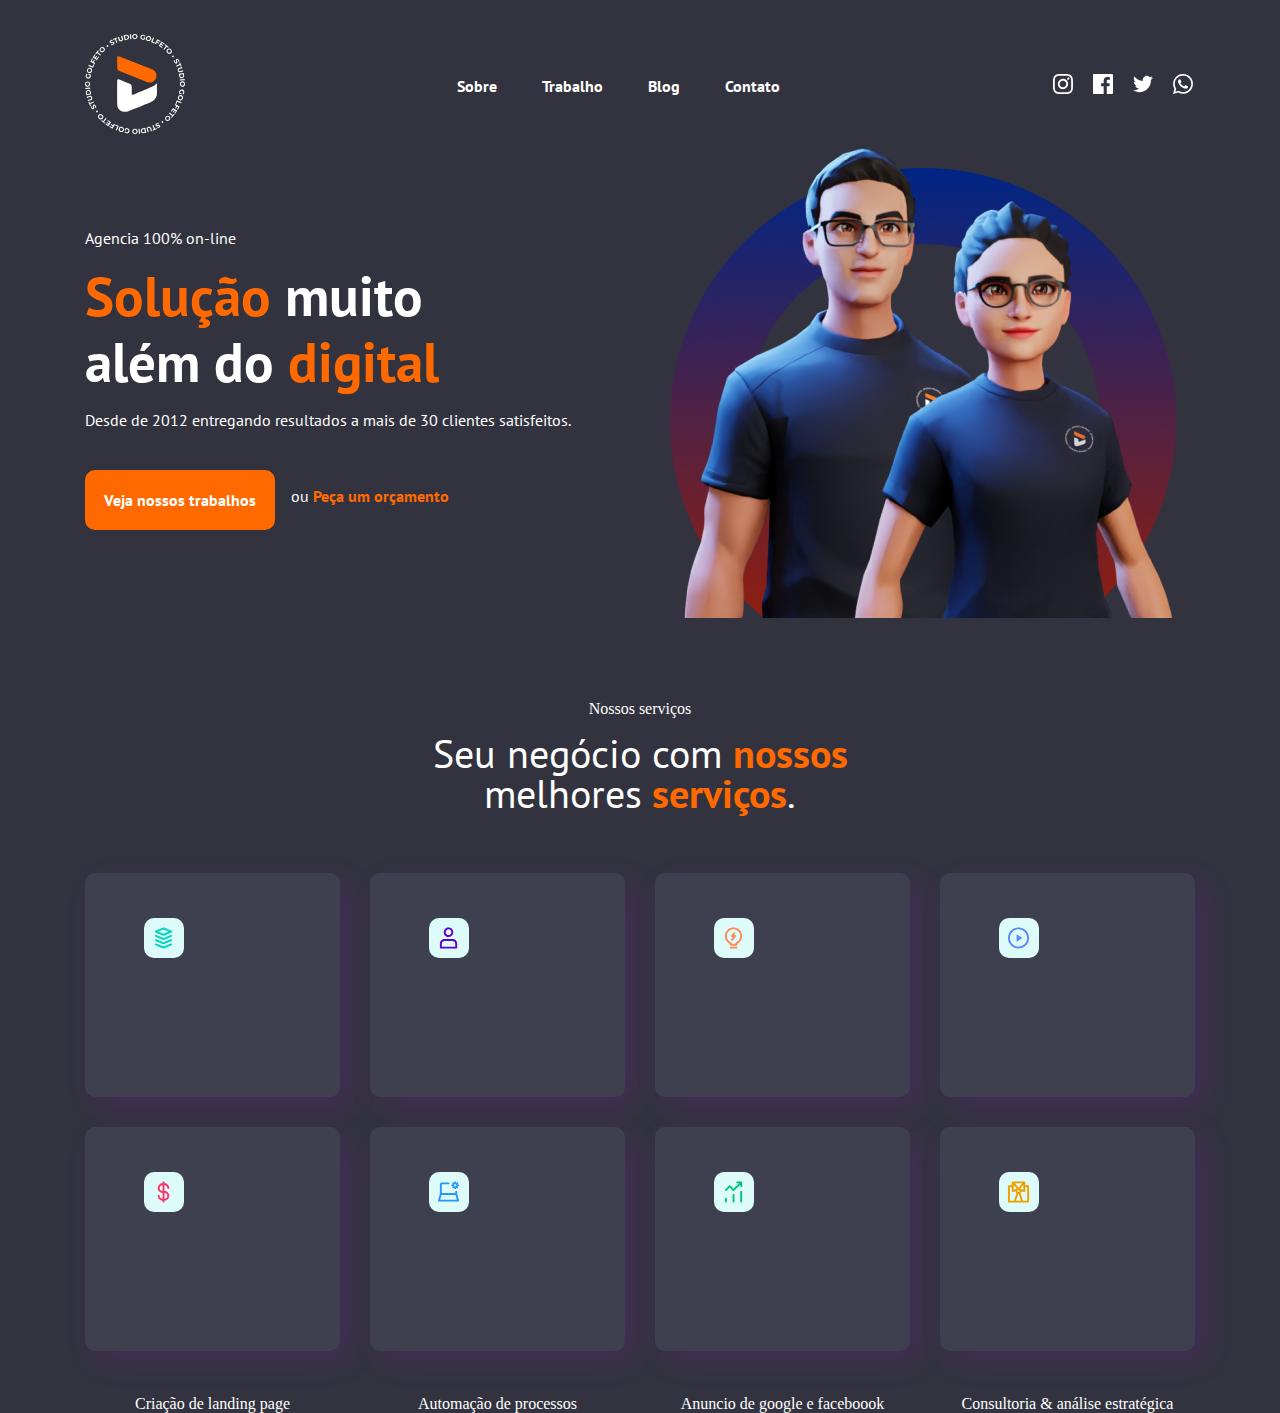
==== index.html @ c9a80110 "adicionando links da sessão de serviços" ====
<!DOCTYPE html>
<html lang="pt-br">

<head>
    <meta charset="UTF-8">
    <meta http-equiv="X-UA-Compatible" content="IE=edge">
    <meta name="viewport" content="width=device-width, initial-scale=1.0">
    <!--****************** A fazer ************************-->
    <!-- <link rel="shortcut icon" href="favicon.ico" type="image/x-icon"> -->
    <meta name="author" content="Murilo e Diogo">
    <meta name="description" content="uma página de produtos e serviços digitais">
    <meta name="robots" content="">
    <!--estudar-->
    <meta property="" content="">
    <!--estudar-->
    <meta name="twitter: title" content="Studio Golfeto">

    <title>Studio Golfeto</title>

    <link rel="stylesheet" href="styles/style.css">

</head>

<body>

    <div class="container color-white pt-sans-bold">

        <div class="header">
            <div class="logo">
                <img src="assets/logo.svg" title="Studio Golfeto" alt="Studio Golfeto">
            </div><!-- logo -->

            <div class="menu font-weight-700">
                <ul>
                    <li><a href="sobre.html">Sobre</a></li>
                    <li><a href="trabalho.html">Trabalho</a></li>
                    <li><a href="blog.html">Blog</a></li>
                    <li><a href="contato.html">Contato</a></li>
                </ul>
            </div><!-- menu -->

            <div class="icons">
                <ul>
                    <li><a href="https://www.instagram.com/"><img src="assets/icon-instagram.svg" alt="Instagram" title="Instagram"></a></li>
                    <li><a href="https://www.facebook.com/"><img src="assets/icon-facebook.svg" alt="Facebook" title="Facebook"></a></li>
                    <li><a href="https://twitter.com/"><img src="assets/icon-twitter.svg" alt="Twitter" title="Twitter"></a></li>
                    <li><a href="https://www.whatsapp.com/"><img src="assets/icon-whatsapp.svg" alt="WhatsApp" title="WhatsApp"></a></li>
                </ul>
            </div><!-- icons -->
        </div><!-- header -->

        <div class="main-home ">
            <div class="main-call">
                <p class="textI">Agencia 100% on-line</p>
                <h1 class="pt-sans-bold font-weight-700 font-55" ><strong class="color-ff6900">Solução</strong> muito além do <strong class="color-ff6900">digital</strong></h1>
                <p class="textII">Desde de 2012 entregando resultados a mais de 30 clientes satisfeitos.</p>
            <div class="ultima_linha">
                <a class="button background-ff6900 font-weight-700" href="trabalho.html">Veja nossos trabalhos</a>
                <p>ou <a class="orcamento" href="orcamento.html"><strong class="color-ff6900">Peça um orçamento</strong></a></p>
            </div><!--ultima linha-->

            </div><!--main-call-->
            
            <div class="casal">
                <img src="assets/lana-rodrigo.png" alt="casal">
            </div><!--casal-->

        </div><!--main-home-->
    </div><!--container-->
    <div class="services">
        <p class="your-services">Nossos serviços</p>
        <p class="chamada">Seu negócio com <strong class="color-ff6900">nossos </strong>melhores<strong class="color-ff6900"> serviços</strong>.</p>
        <ul>
            <li><a href=""><img src="assets/layer.svg" alt=""></a>Desenvolvimento web mobile</li>
            <li><a href=""><img src="assets/profile-2.svg" alt=""></a>Gestão de redes sociais</li>
            <li><a href=""><img src="assets/lightbulb-on.svg" alt=""></a>Design digital e impresso</li>
            <li><a href=""><img src="assets/play-circle.svg" alt=""></a>Criação e edição de vídeo</li>
            <li><a href=""><img src="assets/dollar.svg" alt=""></a>Criação de landing page</li>
            <li><a href=""><img src="assets/laptop-setting.svg" alt=""></a>Automação de processos</li>
            <li><a href=""><img src="assets/statistic-up.svg" alt=""></a>Anuncio de google e faceboook</li>
            <li><a href=""><img src="assets/tuxedo.svg" alt=""></a>Consultoria & análise estratégica</li>
        </ul>
    </div>
</body>

</html>
---- styles/style.css ----
@import url('https://fonts.googleapis.com/css2?family=PT+Sans:wght@400;700&display=swap');

* { margin:0;padding:0;list-style-type: none;text-decoration: none;color:white; }

body { display: flex;justify-content:center;align-items:center;background:#32333E; flex-direction: column;}

.container { width:1110px; }

/* INICIO PADROES DO PROJETO */

.pt-sans-bold { font-family: 'PT Sans', sans-serif; }

.color-white { color:white; }

.font-16 { font-size:16px;line-height:18px; }
.font-55 { font-size:55px;line-height:66px; }

.font-weight-700 { font-weight: 700; }

.color-ff6900 { color: #FF6900; }

.background-ff6900 { background: #FF6900; }

.pb-15 { padding-bottom:15px; }
.pb-40 { padding-bottom:40px; }

.mr-15 { margin-right:15px; }

/* FIM PADROES DO PROJETO */

.header { display: flex;justify-content: space-between;align-items: center;padding:34px 0 0 0; }

.header .icons ul { display:flex; }
.header .icons ul li { margin-right:15px; }
.header .icons ul li:last-child { margin-right:0px; }

.header .menu ul { display:flex; }
.header .menu ul li { margin-right:45px; }
.header .menu ul li:last-child { margin-right:0px }

.main-home { display: flex;justify-content:space-between;align-items:center; }
.main-home .main-call { width: 487px;height: 304px;top: 207 }
.main-home .main-call .title { width:420px; }

h1 {
    margin: 15px 0px;
    width: 369px;
    line-height: 120%;   
}

.ultima_linha {
    display: flex;
    text-align: center;
    margin-top: 40px;
    height: 60px;

}

.button { 
    display:flex;
    align-items:center;
    justify-content: center; 
    border-radius: 10px; 
    width: 190px;
    height: 60px; 
    background-color: #ff6900;
    font-weight: 700;
    font-size: 16px;
    text-align: center;
}

 .ultima_linha p {
    padding: 16px;
}

.main-home .casal {
    width: 504;
    height: 480;
}

.services {
    text-align: center;
    
}

.services p {
    /*height: 113px;*/
    width: 417px;
    margin: auto;
}

.your-services {
    width: 149px;
    height: 18px;
    padding-top: 78px;
}

.services .chamada {
    font-family: PT Sans;
    font-size: 40px;
    font-weight: 400;
    line-height: 40px;

    padding-top: 15px;
    padding-bottom: 60px;
}

.services ul {
    display: grid;
    grid-template-columns: repeat(4, 1fr);
    grid-gap: 30px;
}

.services li {

    width: 255px;
    height: 224px;
    left: 165px;
    top: 851px;

    background: #3E4050;
    box-shadow: 10px 10px 30px rgba(189, 0, 255, 0.13);
    border-radius: 10px;
}

.services li img {
    
    width: 40px;
    height: 40px;
    margin-left: 39px; margin-top: 45px; margin-bottom: 179px; margin-right: 136px;

    background: #DDFBF8;
    border-radius: 10px;
    
    width: 24px;
    height: 24px;
    left: calc(50% - 24px/2 - 496px);
    top: calc(50% - 24px/2 - 1018px);
    padding: 8px;
}
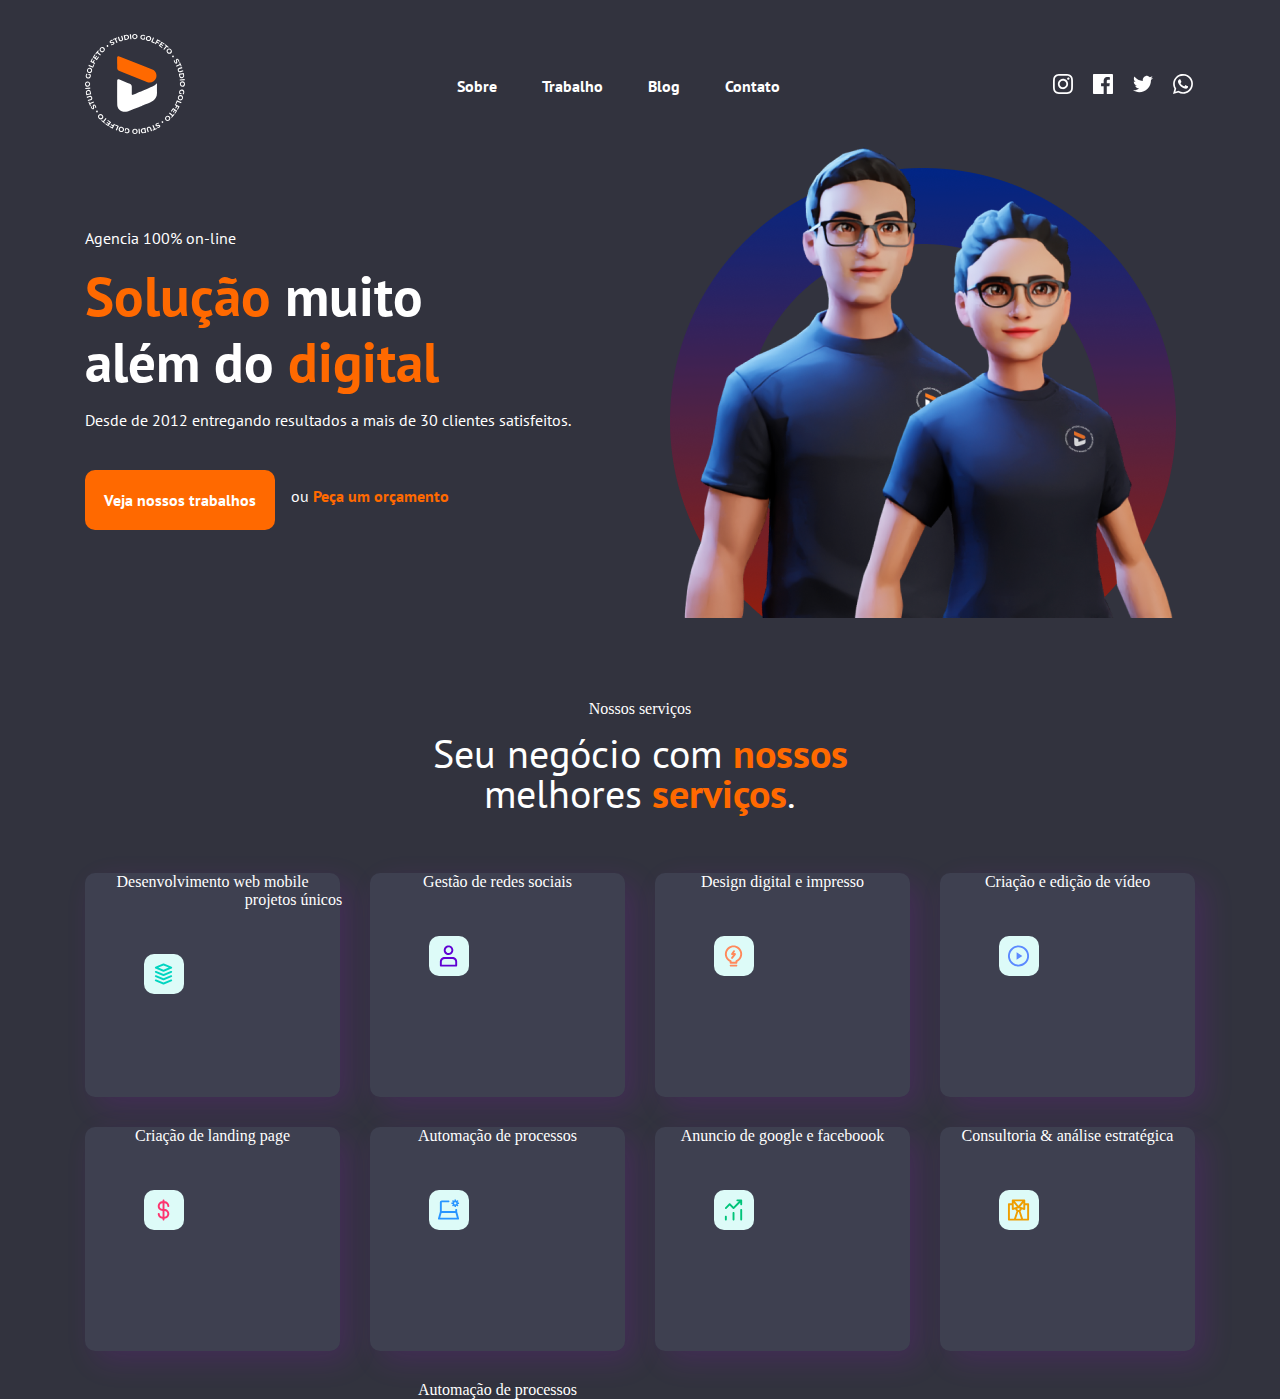
==== commit b963fb0f: "excluindo para refatorar a sessão de serviços" ====
--- a/index.html
+++ b/index.html
@@ -71,14 +71,21 @@
         <p class="your-services">Nossos serviços</p>
         <p class="chamada">Seu negócio com <strong class="color-ff6900">nossos </strong>melhores<strong class="color-ff6900"> serviços</strong>.</p>
         <ul>
-            <li><a href=""><img src="assets/layer.svg" alt=""></a>Desenvolvimento web mobile</li>
-            <li><a href=""><img src="assets/profile-2.svg" alt=""></a>Gestão de redes sociais</li>
-            <li><a href=""><img src="assets/lightbulb-on.svg" alt=""></a>Design digital e impresso</li>
-            <li><a href=""><img src="assets/play-circle.svg" alt=""></a>Criação e edição de vídeo</li>
-            <li><a href=""><img src="assets/dollar.svg" alt=""></a>Criação de landing page</li>
-            <li><a href=""><img src="assets/laptop-setting.svg" alt=""></a>Automação de processos</li>
-            <li><a href=""><img src="assets/statistic-up.svg" alt=""></a>Anuncio de google e faceboook</li>
-            <li><a href=""><img src="assets/tuxedo.svg" alt=""></a>Consultoria & análise estratégica</li>
+            <li>
+                <a href="desenvolvimentowebmobile.html">
+                    <span>Desenvolvimento web mobile</span><!--span = --> 
+                    <p>projetos únicos</p>
+                    <img src="assets/layer.svg" alt="" title="">
+                </a>
+            </li>
+            
+            <li><a href="gestaoredessociais.html">Gestão de redes sociais<img src="assets/profile-2.svg" alt="" title=""></a></li>
+            <li><a href="designdigitalimpresso.html">Design digital e impresso<img src="assets/lightbulb-on.svg" alt="" title=""></a></li>
+            <li><a href="criacaoedicaodevideo.html">Criação e edição de vídeo<img src="assets/play-circle.svg" alt="" title=""></a></li>
+            <li><a href="criacaolandingpage.html">Criação de landing page<img src="assets/dollar.svg" alt="" title=""></a></li>
+            <li><a href="automacaodeprocessos.html">Automação de processos<img src="assets/laptop-setting.svg" alt="" title=""></a>Automação de processos</li>
+            <li><a href="anunciogooglefacebook.html">Anuncio de google e faceboook<img src="assets/statistic-up.svg" alt="" title=""></a></li>
+            <li><a href="consultoriaanaliseestrategica.html">Consultoria & análise estratégica<img src="assets/tuxedo.svg" alt="" title=""></a></li>
         </ul>
     </div>
 </body>
--- a/styles/style.css
+++ b/styles/style.css
@@ -125,16 +125,18 @@
 
 .services li img {
     
-    width: 40px;
-    height: 40px;
-    margin-left: 39px; margin-top: 45px; margin-bottom: 179px; margin-right: 136px;
+    margin-left: 39px; margin-top: 45px; margin-bottom: 147px; margin-right: 136px;
 
     background: #DDFBF8;
     border-radius: 10px;
     
     width: 24px;
     height: 24px;
-    left: calc(50% - 24px/2 - 496px);
-    top: calc(50% - 24px/2 - 1018px);
+    /*left: calc(50% - 24px/2 - 496px);
+    top: calc(50% - 24px/2 - 1018px);*/
     padding: 8px;
+}
+
+.services li a {
+    top: 959px;
 }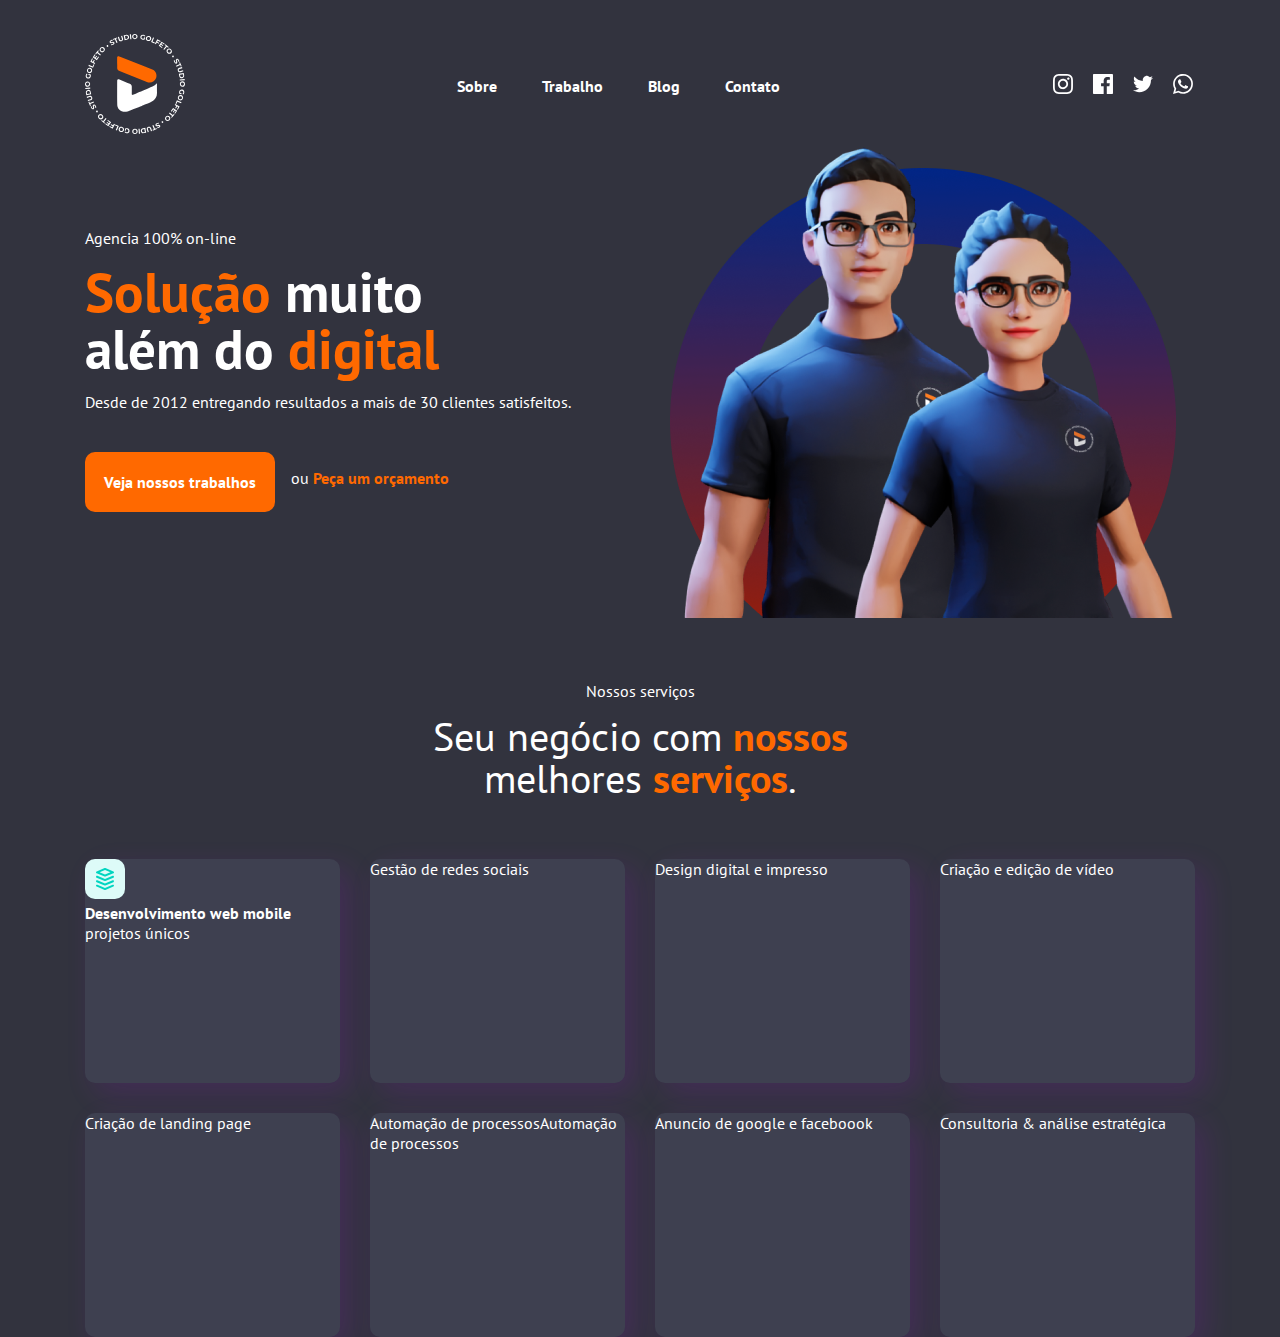
==== commit f9141d91: "Icons and title service" ====
--- a/index.html
+++ b/index.html
@@ -21,9 +21,9 @@
 
 </head>
 
-<body>
+<body class="color-white pt-sans-bold">
 
-    <div class="container color-white pt-sans-bold">
+    <div class="container">
 
         <div class="header">
             <div class="logo">
@@ -49,16 +49,15 @@
             </div><!-- icons -->
         </div><!-- header -->
 
-        <div class="main-home ">
+        <div class="main-home">
             <div class="main-call">
                 <p class="textI">Agencia 100% on-line</p>
-                <h1 class="pt-sans-bold font-weight-700 font-55" ><strong class="color-ff6900">Solução</strong> muito além do <strong class="color-ff6900">digital</strong></h1>
+                <h1 class="pt-sans-bold font-weight-700 font-55 title"><span class="color-ff6900">Solução</span> muito além do <span class="color-ff6900">digital</span></h1>
                 <p class="textII">Desde de 2012 entregando resultados a mais de 30 clientes satisfeitos.</p>
-            <div class="ultima_linha">
-                <a class="button background-ff6900 font-weight-700" href="trabalho.html">Veja nossos trabalhos</a>
-                <p>ou <a class="orcamento" href="orcamento.html"><strong class="color-ff6900">Peça um orçamento</strong></a></p>
-            </div><!--ultima linha-->
-
+                <div class="ultima_linha">
+                    <a class="button background-ff6900 font-weight-700" href="trabalho.html">Veja nossos trabalhos</a>
+                    <p>ou <a class="orcamento" href="orcamento.html"><strong class="color-ff6900">Peça um orçamento</strong></a></p>
+                </div><!--ultima linha-->
             </div><!--main-call-->
             
             <div class="casal">
@@ -67,15 +66,21 @@
 
         </div><!--main-home-->
     </div><!--container-->
-    <div class="services">
-        <p class="your-services">Nossos serviços</p>
-        <p class="chamada">Seu negócio com <strong class="color-ff6900">nossos </strong>melhores<strong class="color-ff6900"> serviços</strong>.</p>
-        <ul>
+    
+    
+    <div class="services pt-60">
+        
+        <div class="title-subtitle">
+            <h3 class="font-16 font-weight-400 pb-15">Nossos serviços</h3>
+            <p class="font-40">Seu negócio com <strong class="color-ff6900">nossos</strong> melhores <strong class="color-ff6900">serviços</strong>.</p>
+        </div>        
+        
+        <ul class="itens">
             <li>
                 <a href="desenvolvimentowebmobile.html">
-                    <span>Desenvolvimento web mobile</span><!--span = --> 
+                    <img src="assets/icon-service-dev-web-mobile.svg" alt="Desenvolvimento web mobile" title="Desenvolvimento web mobile">
+                    <h4>Desenvolvimento web mobile</h4>
                     <p>projetos únicos</p>
-                    <img src="assets/layer.svg" alt="" title="">
                 </a>
             </li>
             
@@ -88,6 +93,7 @@
             <li><a href="consultoriaanaliseestrategica.html">Consultoria & análise estratégica<img src="assets/tuxedo.svg" alt="" title=""></a></li>
         </ul>
     </div>
+
 </body>
 
 </html>--- a/styles/style.css
+++ b/styles/style.css
@@ -13,8 +13,10 @@
 .color-white { color:white; }
 
 .font-16 { font-size:16px;line-height:18px; }
-.font-55 { font-size:55px;line-height:66px; }
+.font-40 { font-size:40px;line-height:42px; }
+.font-55 { font-size:55px;line-height:57px; }
 
+.font-weight-400 { font-weight: 400; }
 .font-weight-700 { font-weight: 700; }
 
 .color-ff6900 { color: #FF6900; }
@@ -23,6 +25,7 @@
 
 .pb-15 { padding-bottom:15px; }
 .pb-40 { padding-bottom:40px; }
+.pt-60 { padding-top:60px; }
 
 .mr-15 { margin-right:15px; }
 
@@ -40,90 +43,20 @@
 
 .main-home { display: flex;justify-content:space-between;align-items:center; }
 .main-home .main-call { width: 487px;height: 304px;top: 207 }
-.main-home .main-call .title { width:420px; }
+.main-home .main-call .title { margin: 15px 0px;width:369px; }
+.main-home .main-call .ultima_linha { display: flex;text-align: center;margin-top: 40px;height: 60px; }
+.main-home .main-call .ultima_linha .button { display:flex;align-items:center;justify-content: center; border-radius: 10px; width: 190px;height: 60px; background-color: #ff6900;font-weight: 700;font-size: 16px;text-align: center; }
+.main-home .main-call .ultima_linha p { padding: 16px; }
+.main-home .casal { width: 504;height: 480; }
 
-h1 {
-    margin: 15px 0px;
-    width: 369px;
-    line-height: 120%;   
-}
 
-.ultima_linha {
-    display: flex;
-    text-align: center;
-    margin-top: 40px;
-    height: 60px;
 
-}
+.services .title-subtitle { text-align:center;width:417px;margin:0 auto 60px; }
 
-.button { 
-    display:flex;
-    align-items:center;
-    justify-content: center; 
-    border-radius: 10px; 
-    width: 190px;
-    height: 60px; 
-    background-color: #ff6900;
-    font-weight: 700;
-    font-size: 16px;
-    text-align: center;
-}
+.services ul.itens { display: grid;grid-template-columns: repeat(4,1fr);grid-gap: 30px; }
+.services ul.itens li { width: 255px;height: 224px;background: #3E4050;box-shadow: 10px 10px 30px rgba(189, 0, 255, 0.13);border-radius: 10px; }
 
- .ultima_linha p {
-    padding: 16px;
-}
-
-.main-home .casal {
-    width: 504;
-    height: 480;
-}
-
-.services {
-    text-align: center;
-    
-}
-
-.services p {
-    /*height: 113px;*/
-    width: 417px;
-    margin: auto;
-}
-
-.your-services {
-    width: 149px;
-    height: 18px;
-    padding-top: 78px;
-}
-
-.services .chamada {
-    font-family: PT Sans;
-    font-size: 40px;
-    font-weight: 400;
-    line-height: 40px;
-
-    padding-top: 15px;
-    padding-bottom: 60px;
-}
-
-.services ul {
-    display: grid;
-    grid-template-columns: repeat(4, 1fr);
-    grid-gap: 30px;
-}
-
-.services li {
-
-    width: 255px;
-    height: 224px;
-    left: 165px;
-    top: 851px;
-
-    background: #3E4050;
-    box-shadow: 10px 10px 30px rgba(189, 0, 255, 0.13);
-    border-radius: 10px;
-}
-
-.services li img {
+/* .services li img {
     
     margin-left: 39px; margin-top: 45px; margin-bottom: 147px; margin-right: 136px;
 
@@ -132,11 +65,9 @@
     
     width: 24px;
     height: 24px;
-    /*left: calc(50% - 24px/2 - 496px);
-    top: calc(50% - 24px/2 - 1018px);*/
     padding: 8px;
 }
 
 .services li a {
     top: 959px;
-}+}  */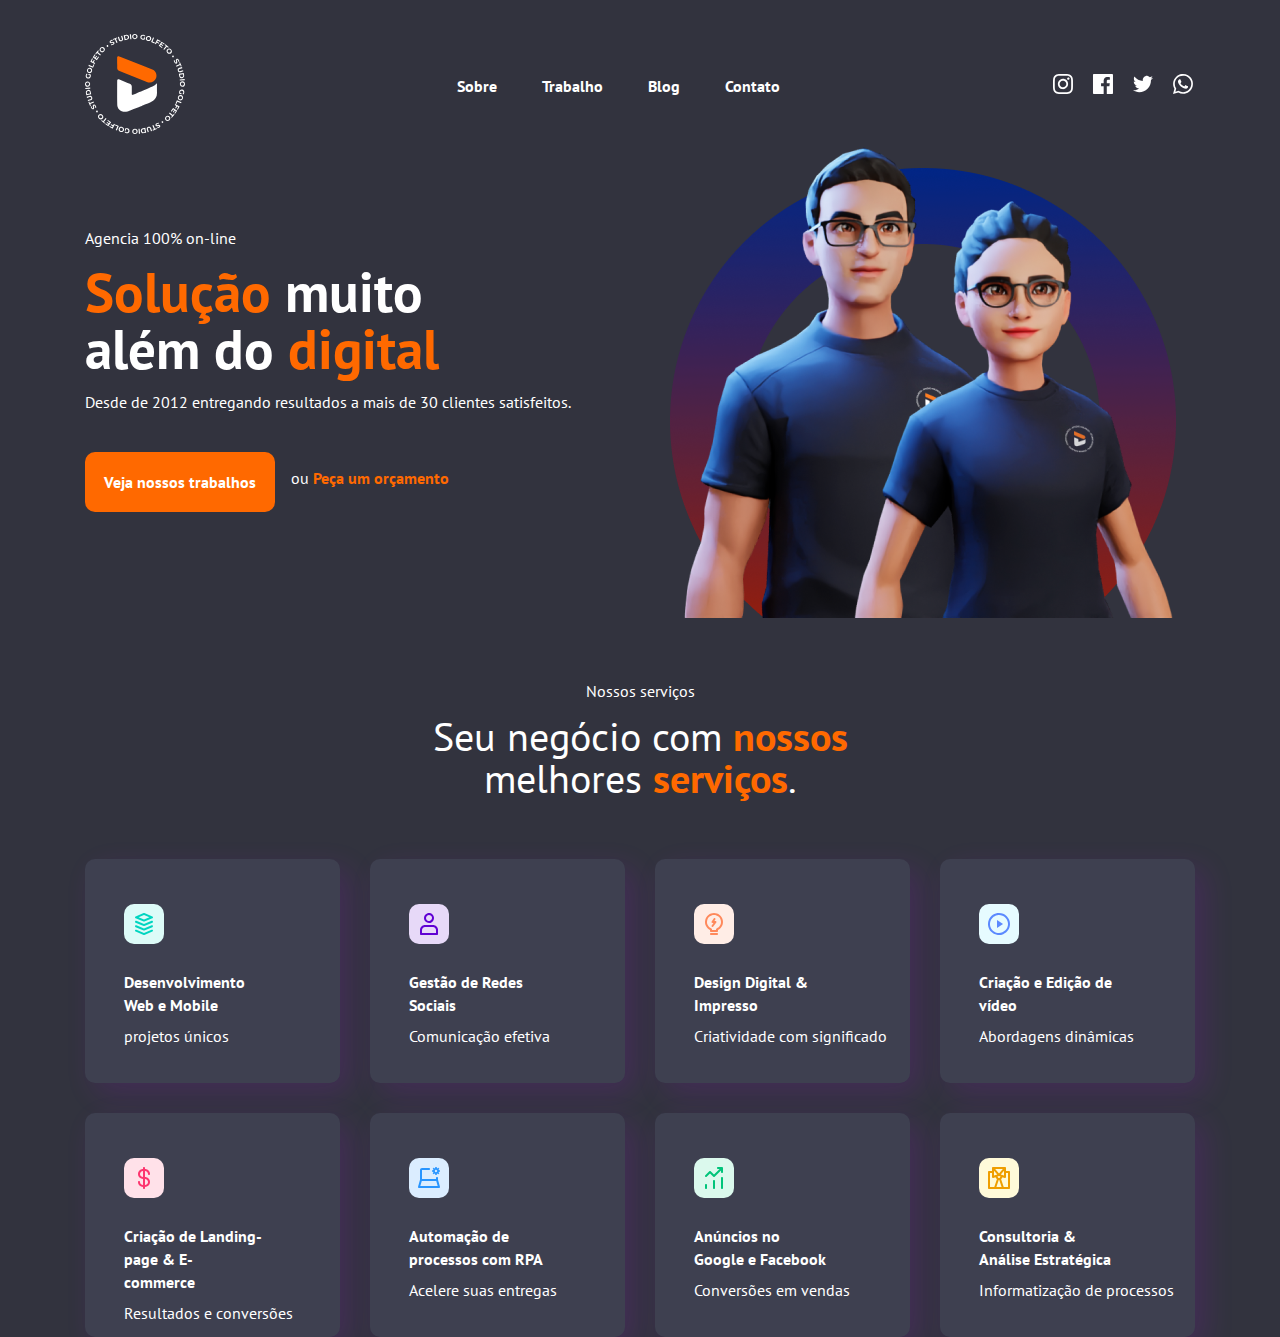
==== commit faa53d39: "inserindo configurações de estilo na div de serviços" ====
--- a/index.html
+++ b/index.html
@@ -67,7 +67,6 @@
         </div><!--main-home-->
     </div><!--container-->
     
-    
     <div class="services pt-60">
         
         <div class="title-subtitle">
@@ -79,18 +78,66 @@
             <li>
                 <a href="desenvolvimentowebmobile.html">
                     <img src="assets/icon-service-dev-web-mobile.svg" alt="Desenvolvimento web mobile" title="Desenvolvimento web mobile">
-                    <h4>Desenvolvimento web mobile</h4>
+                    <h4>Desenvolvimento Web e Mobile</h4>
                     <p>projetos únicos</p>
                 </a>
             </li>
             
-            <li><a href="gestaoredessociais.html">Gestão de redes sociais<img src="assets/profile-2.svg" alt="" title=""></a></li>
-            <li><a href="designdigitalimpresso.html">Design digital e impresso<img src="assets/lightbulb-on.svg" alt="" title=""></a></li>
-            <li><a href="criacaoedicaodevideo.html">Criação e edição de vídeo<img src="assets/play-circle.svg" alt="" title=""></a></li>
-            <li><a href="criacaolandingpage.html">Criação de landing page<img src="assets/dollar.svg" alt="" title=""></a></li>
-            <li><a href="automacaodeprocessos.html">Automação de processos<img src="assets/laptop-setting.svg" alt="" title=""></a>Automação de processos</li>
-            <li><a href="anunciogooglefacebook.html">Anuncio de google e faceboook<img src="assets/statistic-up.svg" alt="" title=""></a></li>
-            <li><a href="consultoriaanaliseestrategica.html">Consultoria & análise estratégica<img src="assets/tuxedo.svg" alt="" title=""></a></li>
+            <li>
+                <a href="gestaoredessociais.html">
+                    <img src="assets/icon-service-social-media.svg" alt="Gestão de redes sociais" title="Gestão de redes sociais">
+                    <h4>Gestão de Redes Sociais</h4>
+                    <p>Comunicação efetiva</p>
+                </a>
+            </li>
+            
+            <li>
+                <a href="designdigitalimpresso.html">
+                    <img src="assets/icon-service-design.svg" alt="Design digital & impresso" title="Design digital & impresso">
+                    <h4>Design Digital & Impresso</h4>
+                    <p>Criatividade com significado</p>
+                </a>
+            </li>
+
+            <li>
+                <a href="criacaoedicaodevideo.html">
+                    <img src="assets/icon-service-video.svg" alt="Criação e edição de vídeo" title="Criação e edição de vídeo">
+                    <h4>Criação e Edição de vídeo</h4>
+                    <p>Abordagens dinâmicas</p>
+                </a>
+            </li>
+
+            <li>
+                <a href="criacaolandingpage.html">
+                    <img src="assets/icon-service-landing-page.svg" alt="Criação de Landing-page" title="Criação de Landing-page">
+                    <h4>Criação de Landing-page & E-commerce</h4>
+                    <p>Resultados e conversões</p>
+                </a>
+            </li>
+
+            <li>
+                <a href="automacaodeprocessos.html">
+                    <img src="assets/icon-service-rpa.svg" alt="Automação de processos com RPA" title="Automação de processos com RPA">
+                    <h4>Automação de processos com RPA</h4>
+                    <p>Acelere suas entregas</p>
+                </a>
+            </li>
+
+            <li>
+                <a href="anunciogooglefacebook.html">
+                    <img src="assets/icon-service-ads.svg" alt="Anúncios no Google e Facebook" title="Anúncios no Google e Facebook">
+                    <h4>Anúncios no Google e Facebook</h4>
+                    <p>Conversões em vendas</p>
+                </a>
+            </li>
+
+            <li>
+                <a href="consultoriaanaliseestrategica.html">
+                    <img src="assets/icon-service-consultancy.svg" alt="Consultoria & análise estratégica" title="Consultoria & análise estratégica">
+                    <h4>Consultoria & Análise Estratégica</h4>
+                    <p>Informatização de processos</p>
+                </a>
+            </li>
         </ul>
     </div>
 
--- a/styles/style.css
+++ b/styles/style.css
@@ -49,25 +49,10 @@
 .main-home .main-call .ultima_linha p { padding: 16px; }
 .main-home .casal { width: 504;height: 480; }
 
-
-
 .services .title-subtitle { text-align:center;width:417px;margin:0 auto 60px; }
 
 .services ul.itens { display: grid;grid-template-columns: repeat(4,1fr);grid-gap: 30px; }
 .services ul.itens li { width: 255px;height: 224px;background: #3E4050;box-shadow: 10px 10px 30px rgba(189, 0, 255, 0.13);border-radius: 10px; }
-
-/* .services li img {
-    
-    margin-left: 39px; margin-top: 45px; margin-bottom: 147px; margin-right: 136px;
-
-    background: #DDFBF8;
-    border-radius: 10px;
-    
-    width: 24px;
-    height: 24px;
-    padding: 8px;
-}
-
-.services li a {
-    top: 959px;
-}  */+.services ul.itens li a img { margin-top: 45px; margin-left: 39px; }
+.services ul.itens li a h4 { width: 139px; margin-left: 39px; line-height: 23px; padding-top: 23px;}
+.services ul.itens li a p { padding-top: 9px; margin-left: 39px; margin-bottom: 44px;}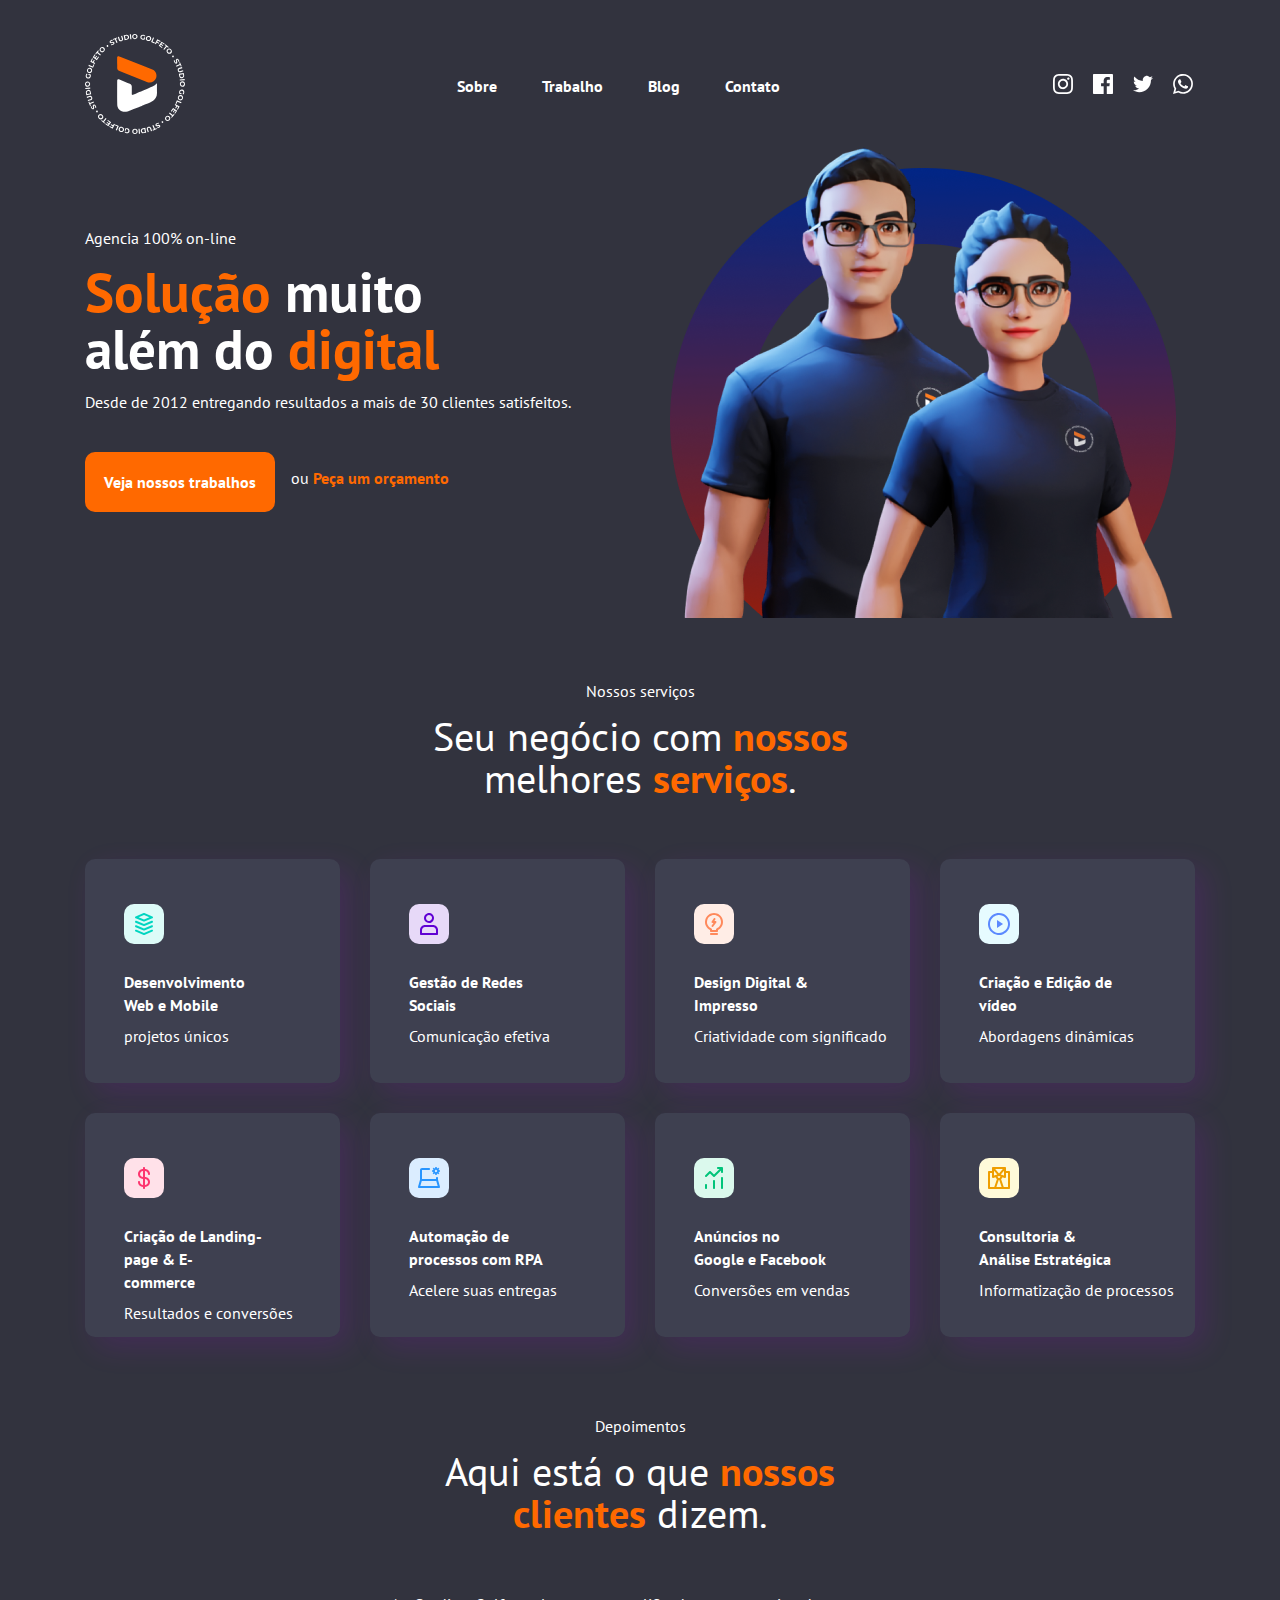
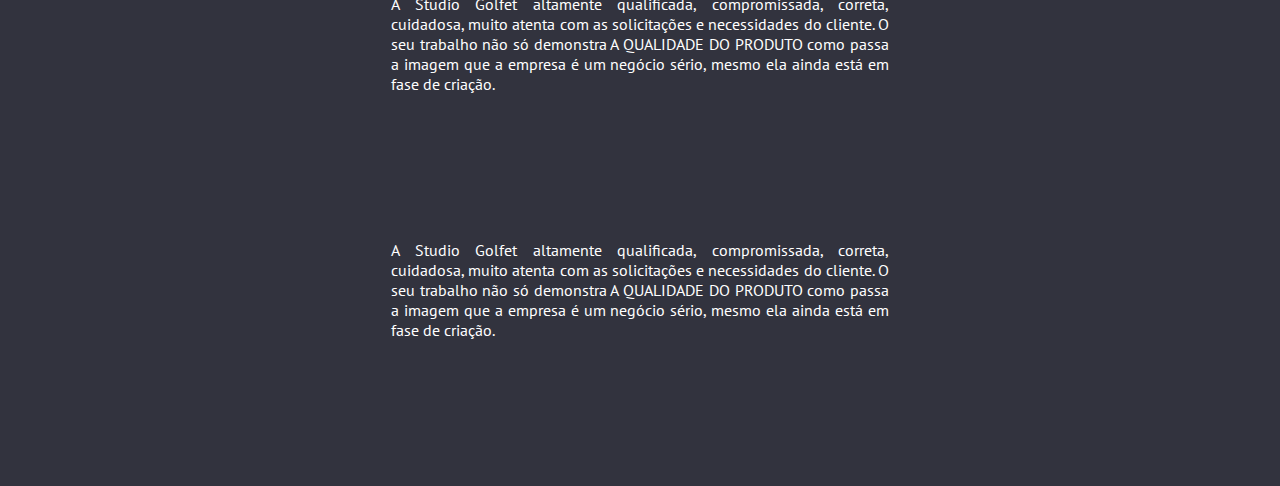
==== commit 99f38e02: "adicionando primeiros elementos da sessão 'depoimentos'" ====
--- a/index.html
+++ b/index.html
@@ -141,6 +141,27 @@
         </ul>
     </div>
 
+    <div class="depoimentos pt-60">
+        <div class="title-subtitle-depoimentos">
+            <h3 class="font-16 font-weight-400 pb-15" >Depoimentos</h3>
+            <p class="font-40">Aqui está o que <strong class="color-ff6900">nossos clientes</strong> dizem.</p> 
+        </div>
+
+        <div>
+            <ul>
+                <li>
+                    <p class="box-comment">A Studio Golfet altamente qualificada, compromissada, correta, cuidadosa, muito atenta com as solicitações e necessidades do cliente. O seu trabalho não só demonstra A QUALIDADE DO PRODUTO como passa a imagem que a empresa é um negócio sério, mesmo ela ainda está em fase de criação. </p>
+                    <img src="" alt="">
+                    <p></p>
+                </li>    
+                <li>
+                    <p class="box-comment">A Studio Golfet altamente qualificada, compromissada, correta, cuidadosa, muito atenta com as solicitações e necessidades do cliente. O seu trabalho não só demonstra A QUALIDADE DO PRODUTO como passa a imagem que a empresa é um negócio sério, mesmo ela ainda está em fase de criação. </p>
+                    <img src="" alt="">
+                    <p></p>
+                </li>
+            </ul>    
+        </div>
+    </div>
 </body>
 
 </html>--- a/styles/style.css
+++ b/styles/style.css
@@ -29,6 +29,8 @@
 
 .mr-15 { margin-right:15px; }
 
+/*.box-comment { display: flex; justify-content: space-around; height: 226px; width: 498px; left: 184px; top: 1652px; }
+*/
 /* FIM PADROES DO PROJETO */
 
 .header { display: flex;justify-content: space-between;align-items: center;padding:34px 0 0 0; }
@@ -41,7 +43,7 @@
 .header .menu ul li { margin-right:45px; }
 .header .menu ul li:last-child { margin-right:0px }
 
-.main-home { display: flex;justify-content:space-between;align-items:center; }
+.main-home { display: flex; justify-content:space-between; align-items:center; }
 .main-home .main-call { width: 487px;height: 304px;top: 207 }
 .main-home .main-call .title { margin: 15px 0px;width:369px; }
 .main-home .main-call .ultima_linha { display: flex;text-align: center;margin-top: 40px;height: 60px; }
@@ -49,10 +51,20 @@
 .main-home .main-call .ultima_linha p { padding: 16px; }
 .main-home .casal { width: 504;height: 480; }
 
-.services .title-subtitle { text-align:center;width:417px;margin:0 auto 60px; }
+.services .title-subtitle { text-align:center; width:417px;margin:0 auto 60px; }
 
 .services ul.itens { display: grid;grid-template-columns: repeat(4,1fr);grid-gap: 30px; }
 .services ul.itens li { width: 255px;height: 224px;background: #3E4050;box-shadow: 10px 10px 30px rgba(189, 0, 255, 0.13);border-radius: 10px; }
 .services ul.itens li a img { margin-top: 45px; margin-left: 39px; }
 .services ul.itens li a h4 { width: 139px; margin-left: 39px; line-height: 23px; padding-top: 23px;}
-.services ul.itens li a p { padding-top: 9px; margin-left: 39px; margin-bottom: 44px;}+.services ul.itens li a p { padding-top: 9px; margin-left: 39px; margin-bottom: 44px;}
+
+.depoimentos .title-subtitle-depoimentos { text-align:center; width:417px; margin:0 auto 60px; padding-top: 20px;}
+
+.depoimentos ul .box-comment {display: flex; justify-content: space-around; height: 226px; width: 498px; left: 184px; top: 1652px; text-align: justify;}
+
+
+.depoimentos ul li .box-comment p {display: flex;
+
+}
+
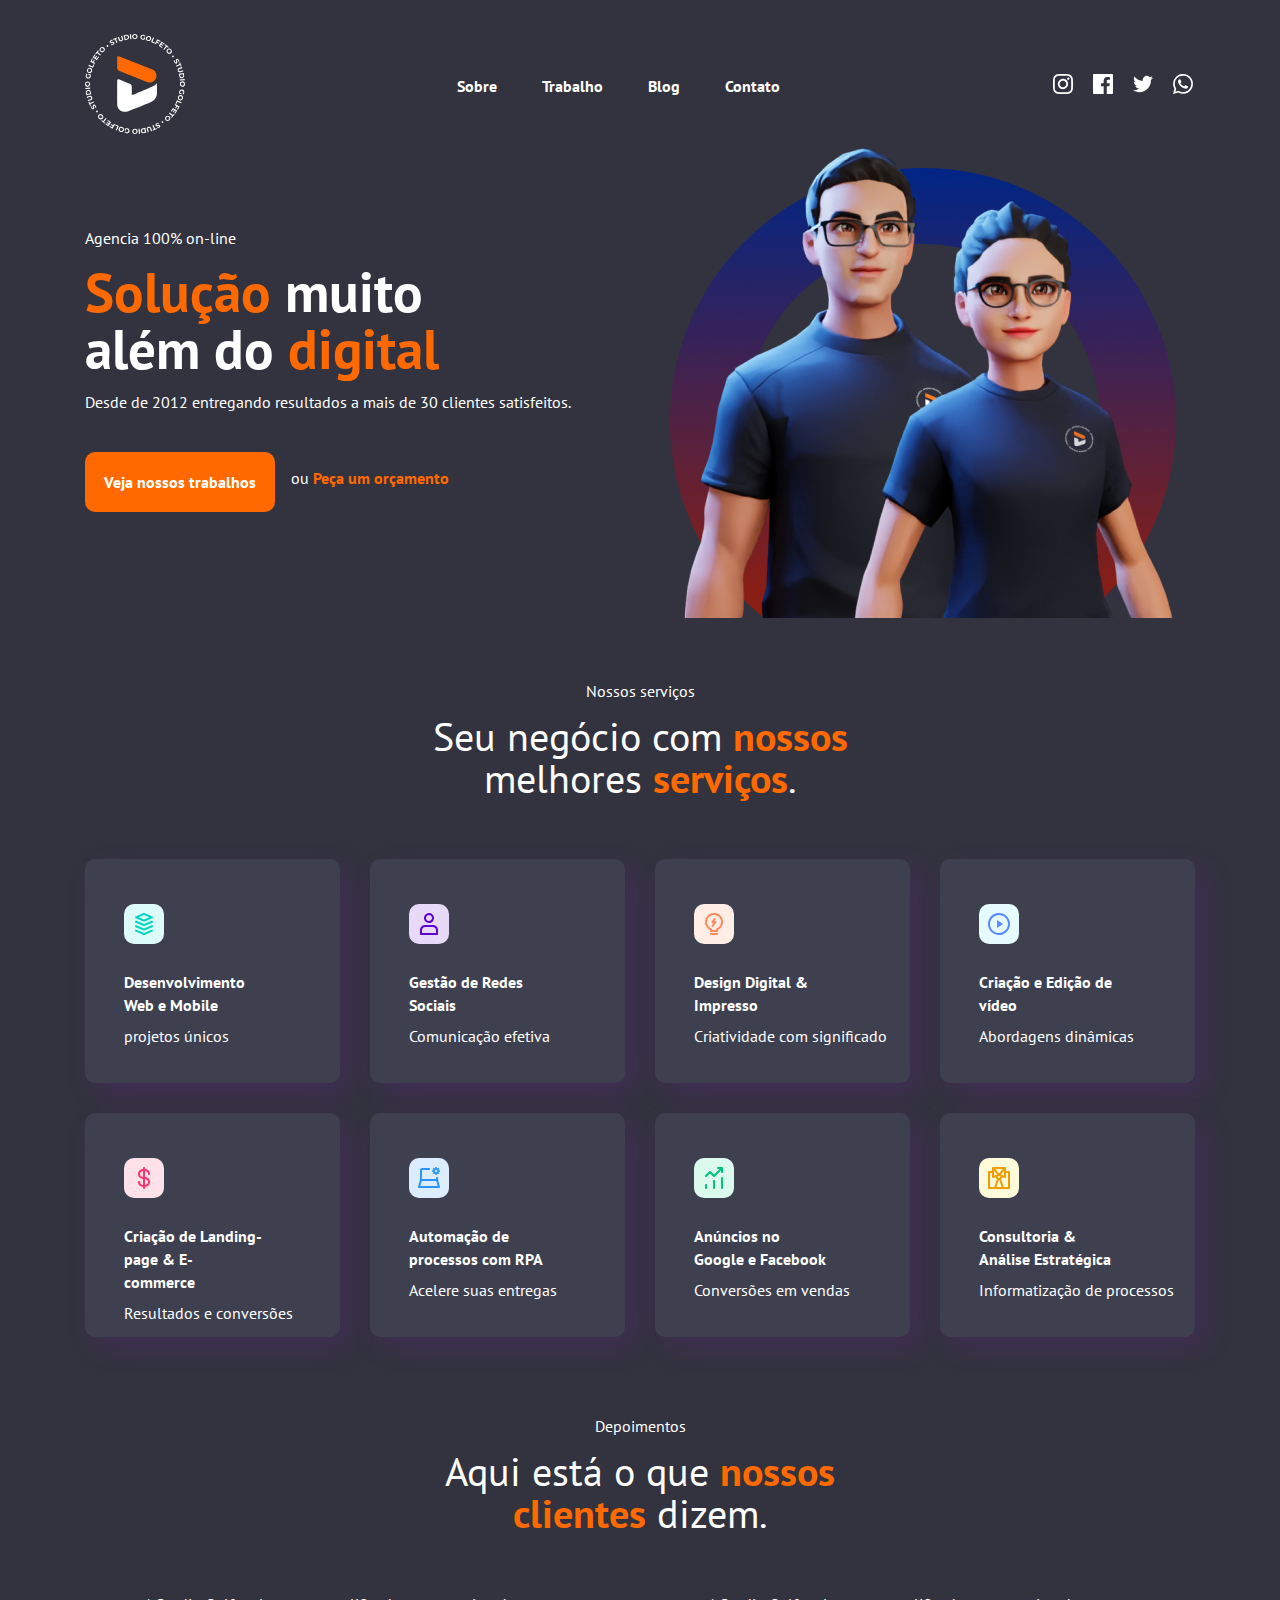
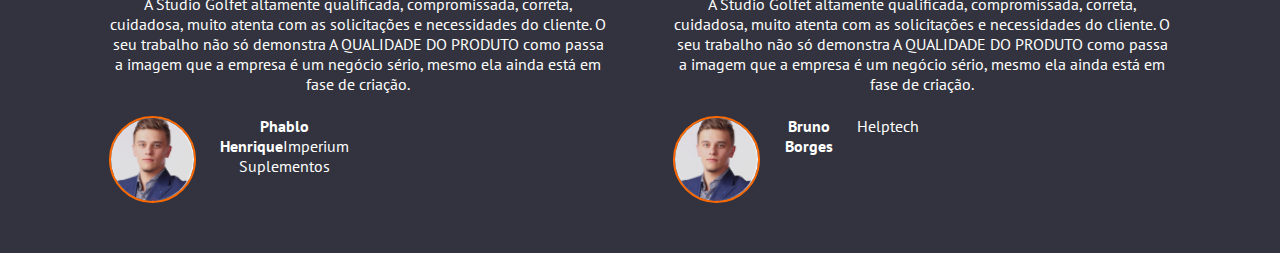
==== commit ba9d9c49: "adicionando elementos à div 'depoimentos'" ====
--- a/index.html
+++ b/index.html
@@ -147,17 +147,23 @@
             <p class="font-40">Aqui está o que <strong class="color-ff6900">nossos clientes</strong> dizem.</p> 
         </div>
 
-        <div>
+        <div class="comments">
             <ul>
                 <li>
                     <p class="box-comment">A Studio Golfet altamente qualificada, compromissada, correta, cuidadosa, muito atenta com as solicitações e necessidades do cliente. O seu trabalho não só demonstra A QUALIDADE DO PRODUTO como passa a imagem que a empresa é um negócio sério, mesmo ela ainda está em fase de criação. </p>
-                    <img src="" alt="">
-                    <p></p>
+                    <div class="description">    
+                        <img class="perfil" src="assets/perfil.jpg" alt="foto de perfil">
+                        <p class="nome-e-empresa"><strong class = " name font-weight-700">Phablo Henrique</strong>Imperium Suplementos</p><br>
+                    </div>
+                    
                 </li>    
                 <li>
                     <p class="box-comment">A Studio Golfet altamente qualificada, compromissada, correta, cuidadosa, muito atenta com as solicitações e necessidades do cliente. O seu trabalho não só demonstra A QUALIDADE DO PRODUTO como passa a imagem que a empresa é um negócio sério, mesmo ela ainda está em fase de criação. </p>
-                    <img src="" alt="">
-                    <p></p>
+                    <div class="description">    
+                        <img img class="perfil" src="assets/perfil.jpg" alt="foto de perfil">
+                        <p class="name font-weight-700"><strong>Bruno Borges</strong></p><br>
+                        <p class=" nome-e-mpresa">Helptech</p>
+                    </div>
                 </li>
             </ul>    
         </div>
--- a/styles/style.css
+++ b/styles/style.css
@@ -29,8 +29,6 @@
 
 .mr-15 { margin-right:15px; }
 
-/*.box-comment { display: flex; justify-content: space-around; height: 226px; width: 498px; left: 184px; top: 1652px; }
-*/
 /* FIM PADROES DO PROJETO */
 
 .header { display: flex;justify-content: space-between;align-items: center;padding:34px 0 0 0; }
@@ -59,12 +57,14 @@
 .services ul.itens li a h4 { width: 139px; margin-left: 39px; line-height: 23px; padding-top: 23px;}
 .services ul.itens li a p { padding-top: 9px; margin-left: 39px; margin-bottom: 44px;}
 
+.depoimentos {margin: 0 auto; height: 456px; }
 .depoimentos .title-subtitle-depoimentos { text-align:center; width:417px; margin:0 auto 60px; padding-top: 20px;}
 
-.depoimentos ul .box-comment {display: flex; justify-content: space-around; height: 226px; width: 498px; left: 184px; top: 1652px; text-align: justify;}
+.depoimentos ul {display: flex; }
+.depoimentos ul li { margin: 0 33px; height: 226px; width: 498px; }
+.depoimentos ul li p { text-align: center; width: 498px;}
 
-
-.depoimentos ul li .box-comment p {display: flex;
-
-}
-
+.depoimentos ul li .description {display: flex; width: 254px; height: 79px; margin-top: 22px;}
+.depoimentos ul li .description img.perfil {margin-right: 10px; width: 83px; height: 83px; border-radius: 100%; border: 2px solid #FF6900;}
+.depoimentos ul li .description .name-e-empresa { width: 150px; height: 18px; padding-top: 15px; padding-right: 45px; text-align: left; text-transform: uppercase; font-size: 18px;}
+.depoimentos ul li .description .empresa { width: 160px; text-align: left;}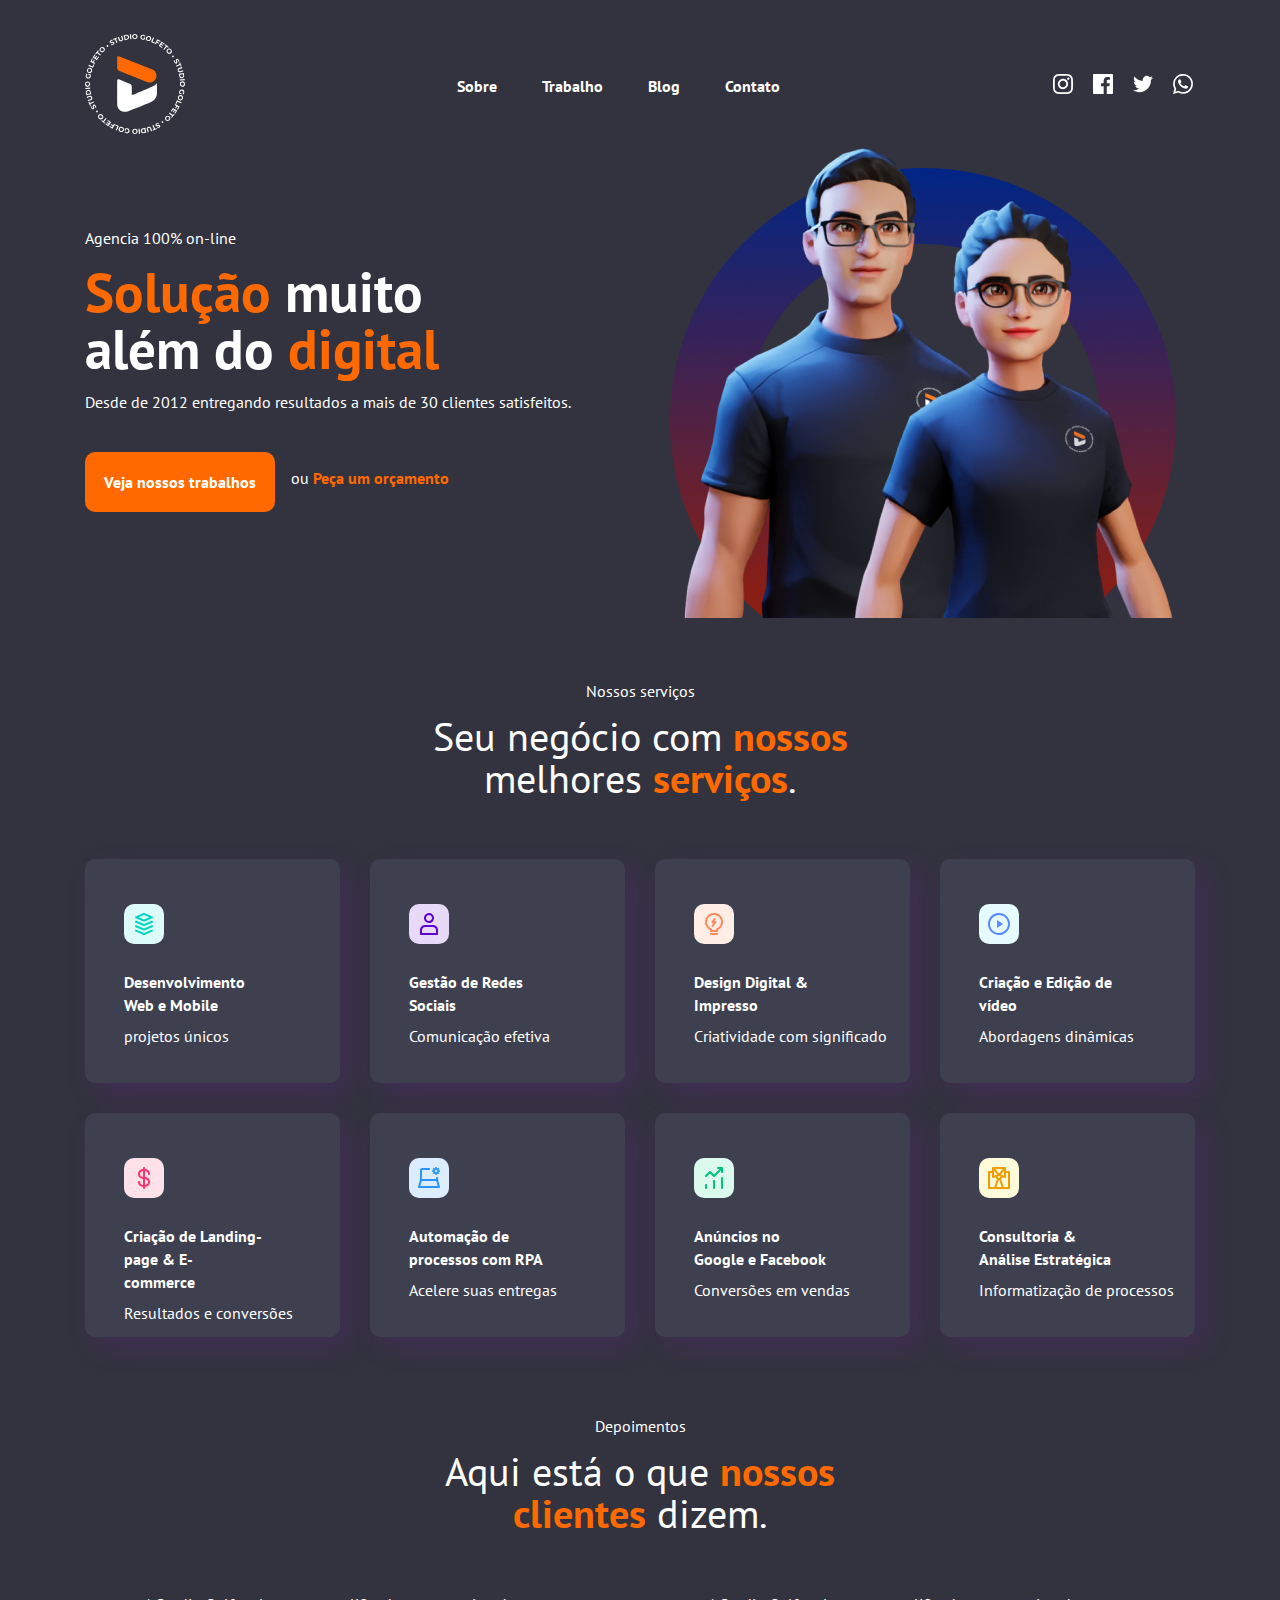
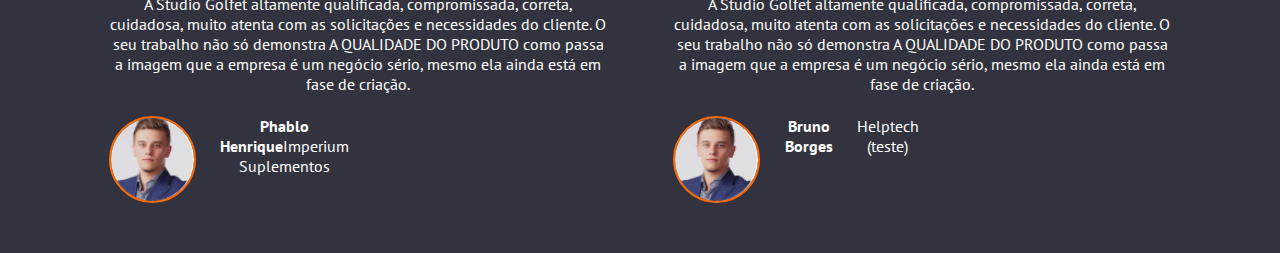
==== commit 9dd56270: "testando conectividade" ====
--- a/index.html
+++ b/index.html
@@ -162,7 +162,7 @@
                     <div class="description">    
                         <img img class="perfil" src="assets/perfil.jpg" alt="foto de perfil">
                         <p class="name font-weight-700"><strong>Bruno Borges</strong></p><br>
-                        <p class=" nome-e-mpresa">Helptech</p>
+                        <p class=" nome-e-mpresa">Helptech (teste)</p>
                     </div>
                 </li>
             </ul>    
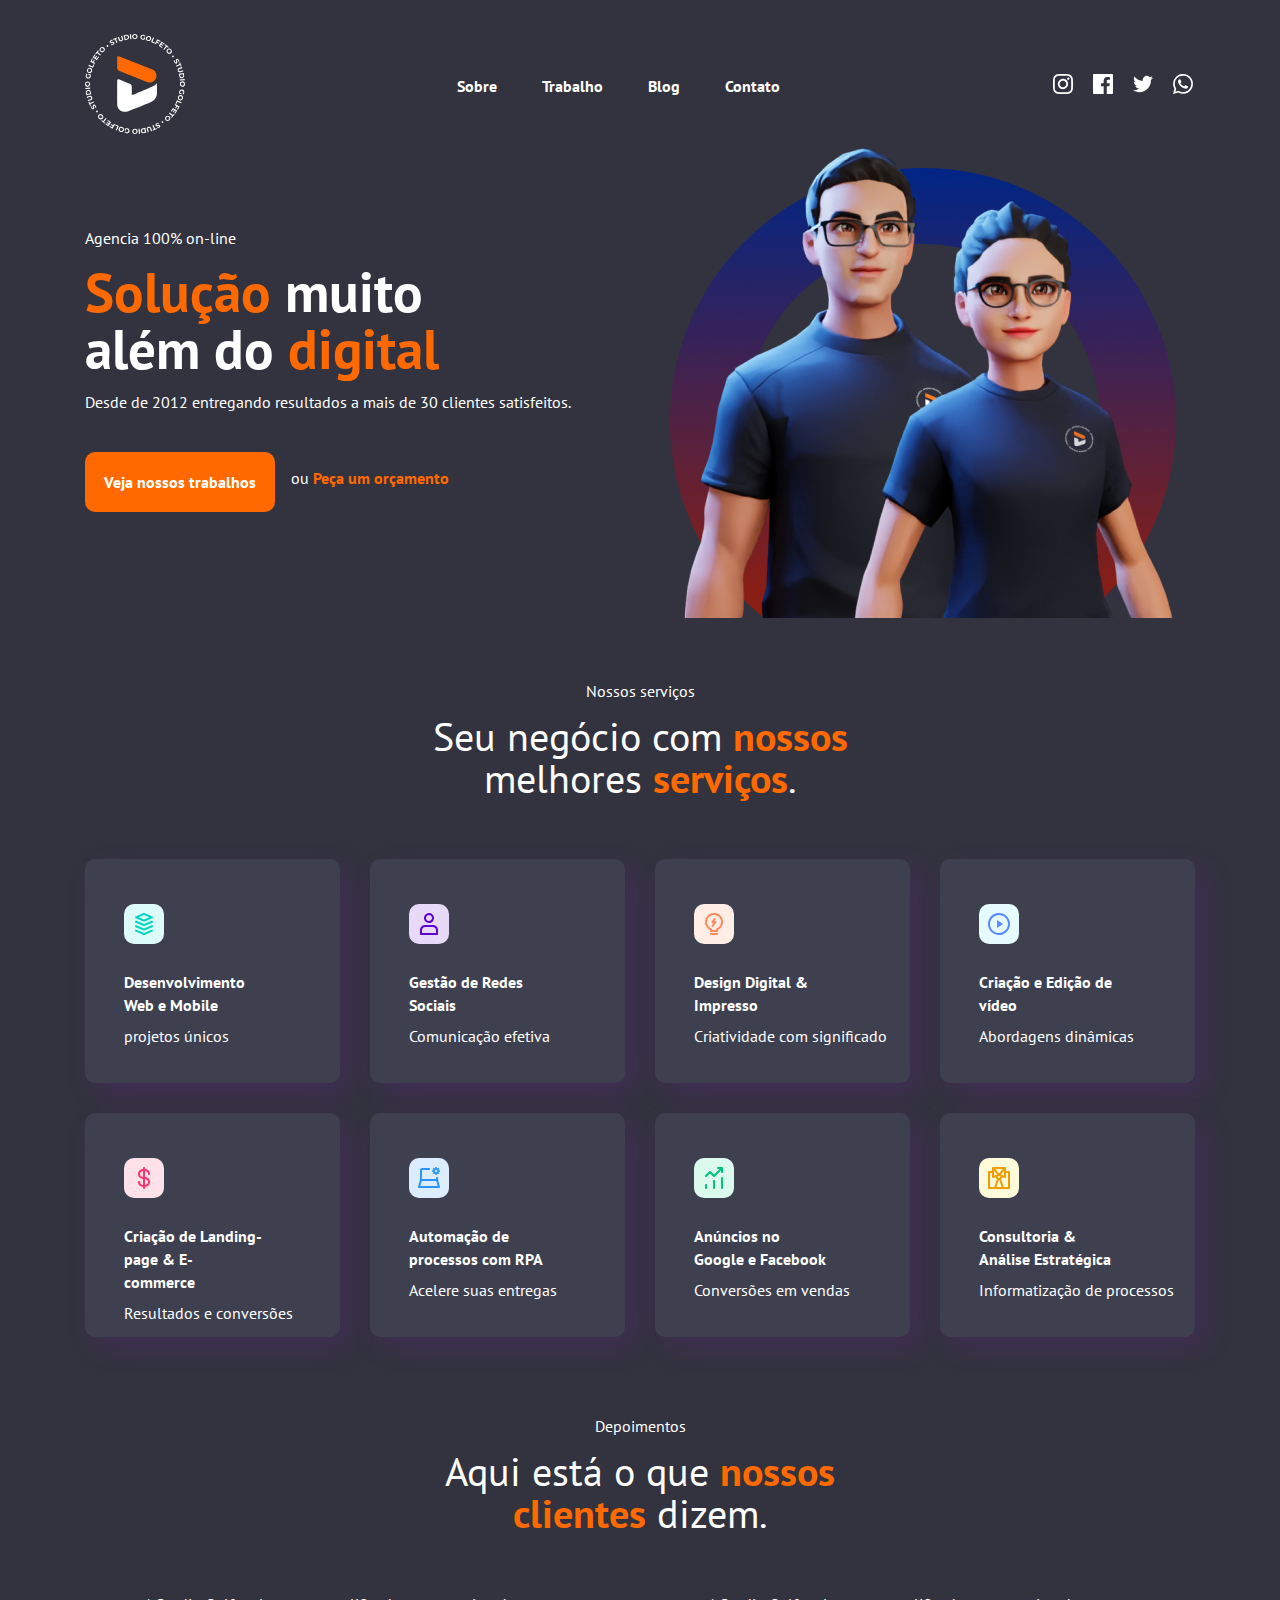
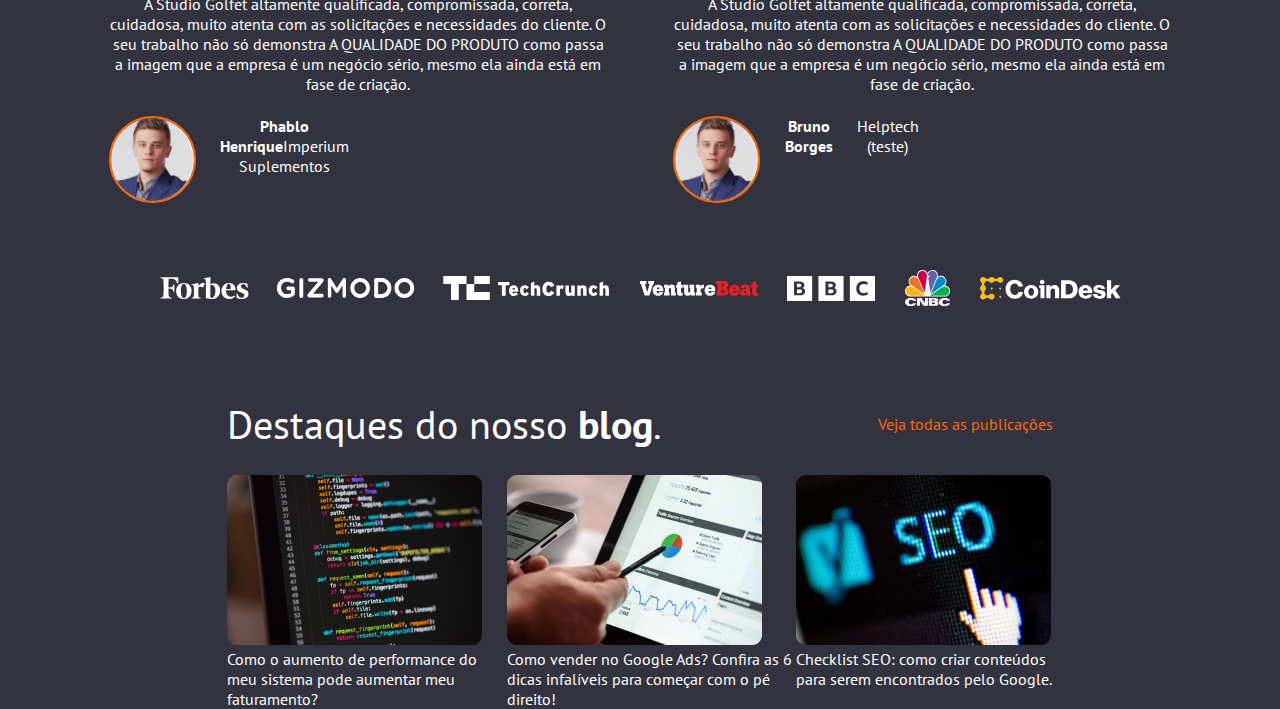
==== commit 5edbc3cf: "inserindo div sobre o blog" ====
--- a/index.html
+++ b/index.html
@@ -77,7 +77,9 @@
         <ul class="itens">
             <li>
                 <a href="desenvolvimentowebmobile.html">
-                    <img src="assets/icon-service-dev-web-mobile.svg" alt="Desenvolvimento web mobile" title="Desenvolvimento web mobile">
+                    <img src="assets/icon-service-dev-web-mobile.svg" 
+                         alt="Desenvolvimento web mobile" 
+                         title="Desenvolvimento web mobile">
                     <h4>Desenvolvimento Web e Mobile</h4>
                     <p>projetos únicos</p>
                 </a>
@@ -85,7 +87,9 @@
             
             <li>
                 <a href="gestaoredessociais.html">
-                    <img src="assets/icon-service-social-media.svg" alt="Gestão de redes sociais" title="Gestão de redes sociais">
+                    <img src="assets/icon-service-social-media.svg" 
+                         alt="Gestão de redes sociais" 
+                         title="Gestão de redes sociais">
                     <h4>Gestão de Redes Sociais</h4>
                     <p>Comunicação efetiva</p>
                 </a>
@@ -93,7 +97,9 @@
             
             <li>
                 <a href="designdigitalimpresso.html">
-                    <img src="assets/icon-service-design.svg" alt="Design digital & impresso" title="Design digital & impresso">
+                    <img src="assets/icon-service-design.svg" 
+                         alt="Design digital & impresso" 
+                         title="Design digital & impresso">
                     <h4>Design Digital & Impresso</h4>
                     <p>Criatividade com significado</p>
                 </a>
@@ -101,7 +107,9 @@
 
             <li>
                 <a href="criacaoedicaodevideo.html">
-                    <img src="assets/icon-service-video.svg" alt="Criação e edição de vídeo" title="Criação e edição de vídeo">
+                    <img src="assets/icon-service-video.svg" 
+                         alt="Criação e edição de vídeo" 
+                         title="Criação e edição de vídeo">
                     <h4>Criação e Edição de vídeo</h4>
                     <p>Abordagens dinâmicas</p>
                 </a>
@@ -109,7 +117,9 @@
 
             <li>
                 <a href="criacaolandingpage.html">
-                    <img src="assets/icon-service-landing-page.svg" alt="Criação de Landing-page" title="Criação de Landing-page">
+                    <img src="assets/icon-service-landing-page.svg" 
+                         alt="Criação de Landing-page" 
+                         title="Criação de Landing-page">
                     <h4>Criação de Landing-page & E-commerce</h4>
                     <p>Resultados e conversões</p>
                 </a>
@@ -117,7 +127,9 @@
 
             <li>
                 <a href="automacaodeprocessos.html">
-                    <img src="assets/icon-service-rpa.svg" alt="Automação de processos com RPA" title="Automação de processos com RPA">
+                    <img src="assets/icon-service-rpa.svg" 
+                         alt="Automação de processos com RPA" 
+                         title="Automação de processos com RPA">
                     <h4>Automação de processos com RPA</h4>
                     <p>Acelere suas entregas</p>
                 </a>
@@ -125,7 +137,9 @@
 
             <li>
                 <a href="anunciogooglefacebook.html">
-                    <img src="assets/icon-service-ads.svg" alt="Anúncios no Google e Facebook" title="Anúncios no Google e Facebook">
+                    <img src="assets/icon-service-ads.svg" 
+                         alt="Anúncios no Google e Facebook" 
+                         title="Anúncios no Google e Facebook">
                     <h4>Anúncios no Google e Facebook</h4>
                     <p>Conversões em vendas</p>
                 </a>
@@ -133,13 +147,15 @@
 
             <li>
                 <a href="consultoriaanaliseestrategica.html">
-                    <img src="assets/icon-service-consultancy.svg" alt="Consultoria & análise estratégica" title="Consultoria & análise estratégica">
+                    <img src="assets/icon-service-consultancy.svg"
+                         alt="Consultoria & análise estratégica" 
+                         title="Consultoria & análise estratégica">
                     <h4>Consultoria & Análise Estratégica</h4>
                     <p>Informatização de processos</p>
                 </a>
             </li>
         </ul>
-    </div>
+    </div><!--services--> 
 
     <div class="depoimentos pt-60">
         <div class="title-subtitle-depoimentos">
@@ -165,8 +181,31 @@
                         <p class=" nome-e-mpresa">Helptech (teste)</p>
                     </div>
                 </li>
-            </ul>    
+            </ul>
         </div>
+        
+        <div class="servicos-clientes">
+            <img src="assets/Clientes.svg" alt="clientes">
+        </div>    
+    </div>
+
+    <div class="sobre-blog">
+            <div class="destaques-blog font-40 font-weight-400">
+                <p>Destaques do nosso <strong>blog</strong>.</p>
+                <a class="veja-blog color-ff6900 font-16" href="blog.html">Veja todas as publicações</a>
+            </div>
+            
+            <div class="posts_blog">
+                <div class="postI">
+                    <img src="assets/blogI.png" alt="">Como o aumento de performance do meu sistema pode aumentar meu faturamento?
+                </div>
+                <div class="postII">
+                    <img src="assets/blogII.png" alt="">Como vender no Google Ads? Confira as 6 dicas infalíveis para começar com o pé direito!
+                </div>
+                <div class="postIII">
+                    <img src="assets/blogIII.png" alt="">Checklist SEO: como criar conteúdos para serem encontrados pelo Google.
+                </div>
+            </div>
     </div>
 </body>
 
--- a/styles/style.css
+++ b/styles/style.css
@@ -67,4 +67,12 @@
 .depoimentos ul li .description {display: flex; width: 254px; height: 79px; margin-top: 22px;}
 .depoimentos ul li .description img.perfil {margin-right: 10px; width: 83px; height: 83px; border-radius: 100%; border: 2px solid #FF6900;}
 .depoimentos ul li .description .name-e-empresa { width: 150px; height: 18px; padding-top: 15px; padding-right: 45px; text-align: left; text-transform: uppercase; font-size: 18px;}
-.depoimentos ul li .description .empresa { width: 160px; text-align: left;}+.depoimentos ul li .description .empresa { width: 160px; text-align: left;}
+
+.depoimentos .servicos-clientes { width: 961px; margin: 0 auto; padding-top: 50px; }
+
+.sobre-blog { width: 826px; margin: 0 auto;}
+.sobre-blog .destaques-blog { display: flex; justify-content: space-between; align-items: center; width: 826px; margin: 150px 0px 30px 0px;}
+
+.sobre-blog .posts_blog { position: 50% 50%; display: flex;  justify-content: space-around; width: 827px;}
+
